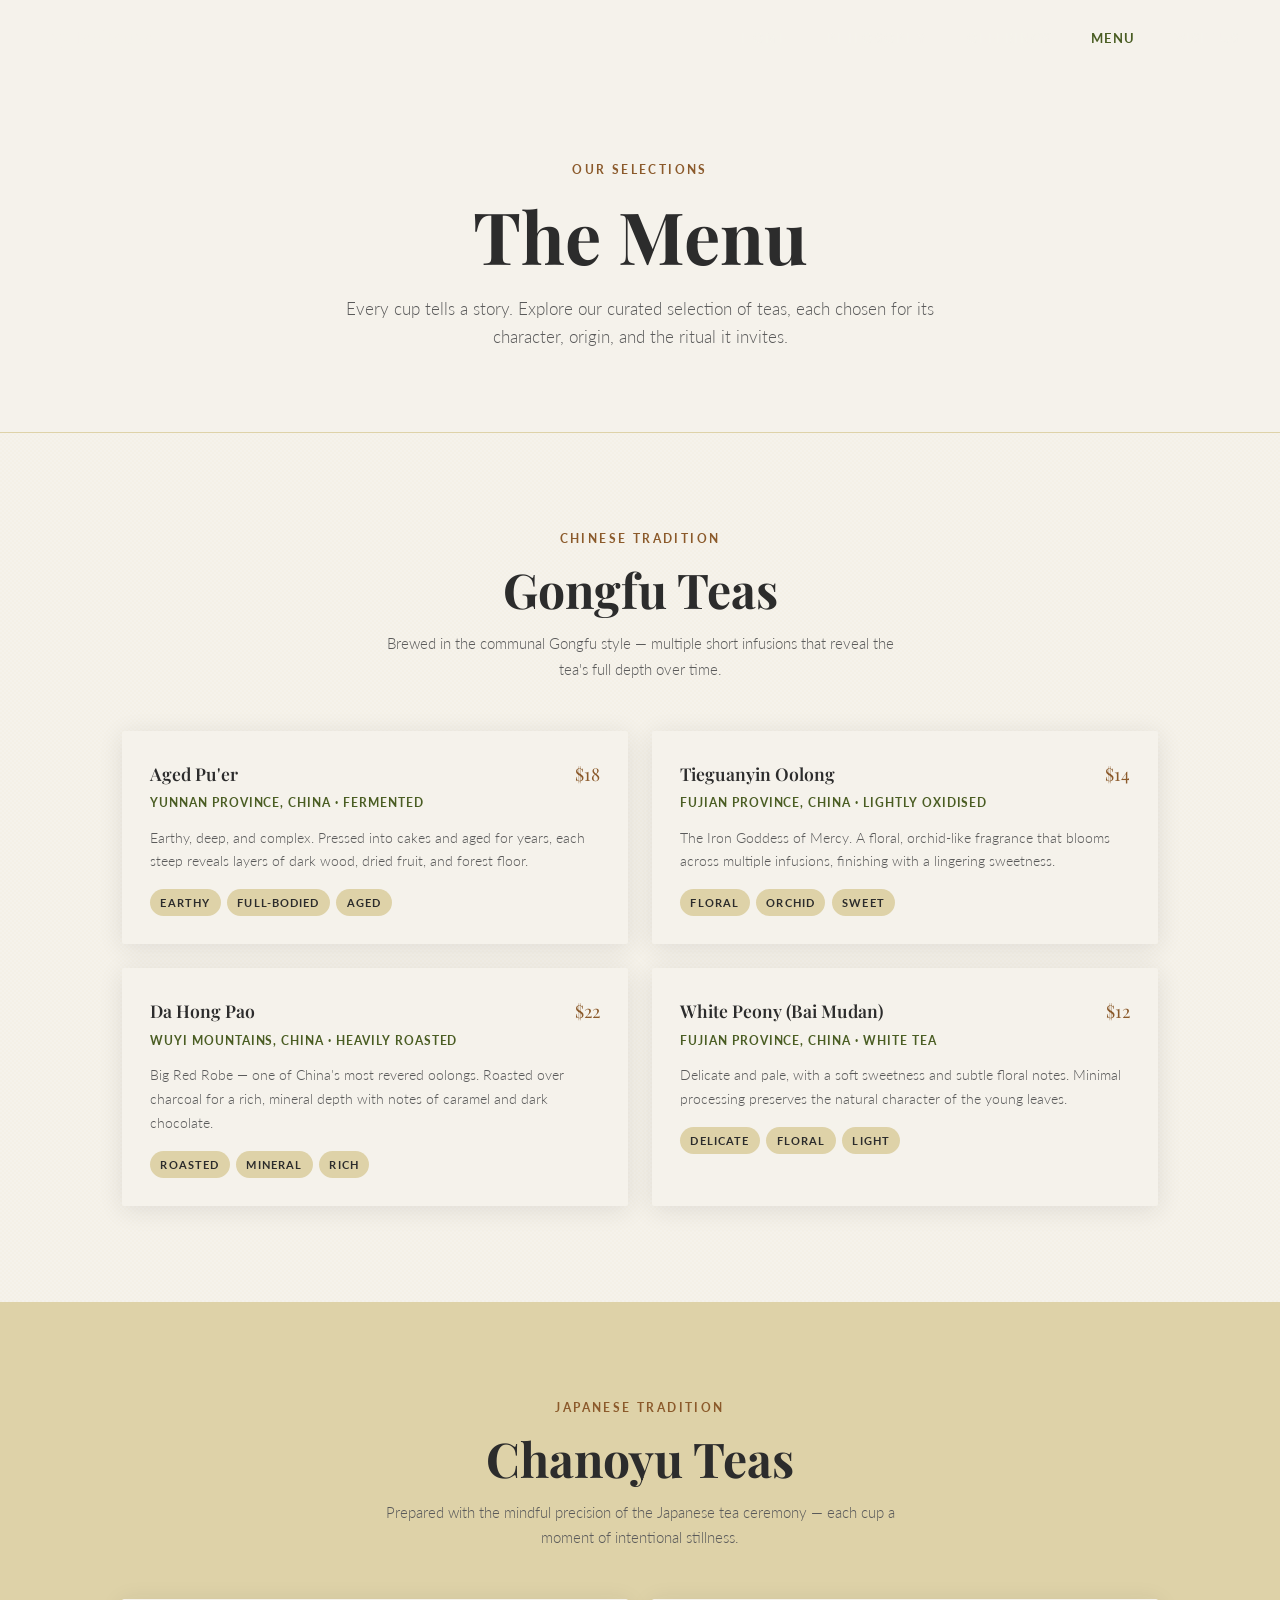
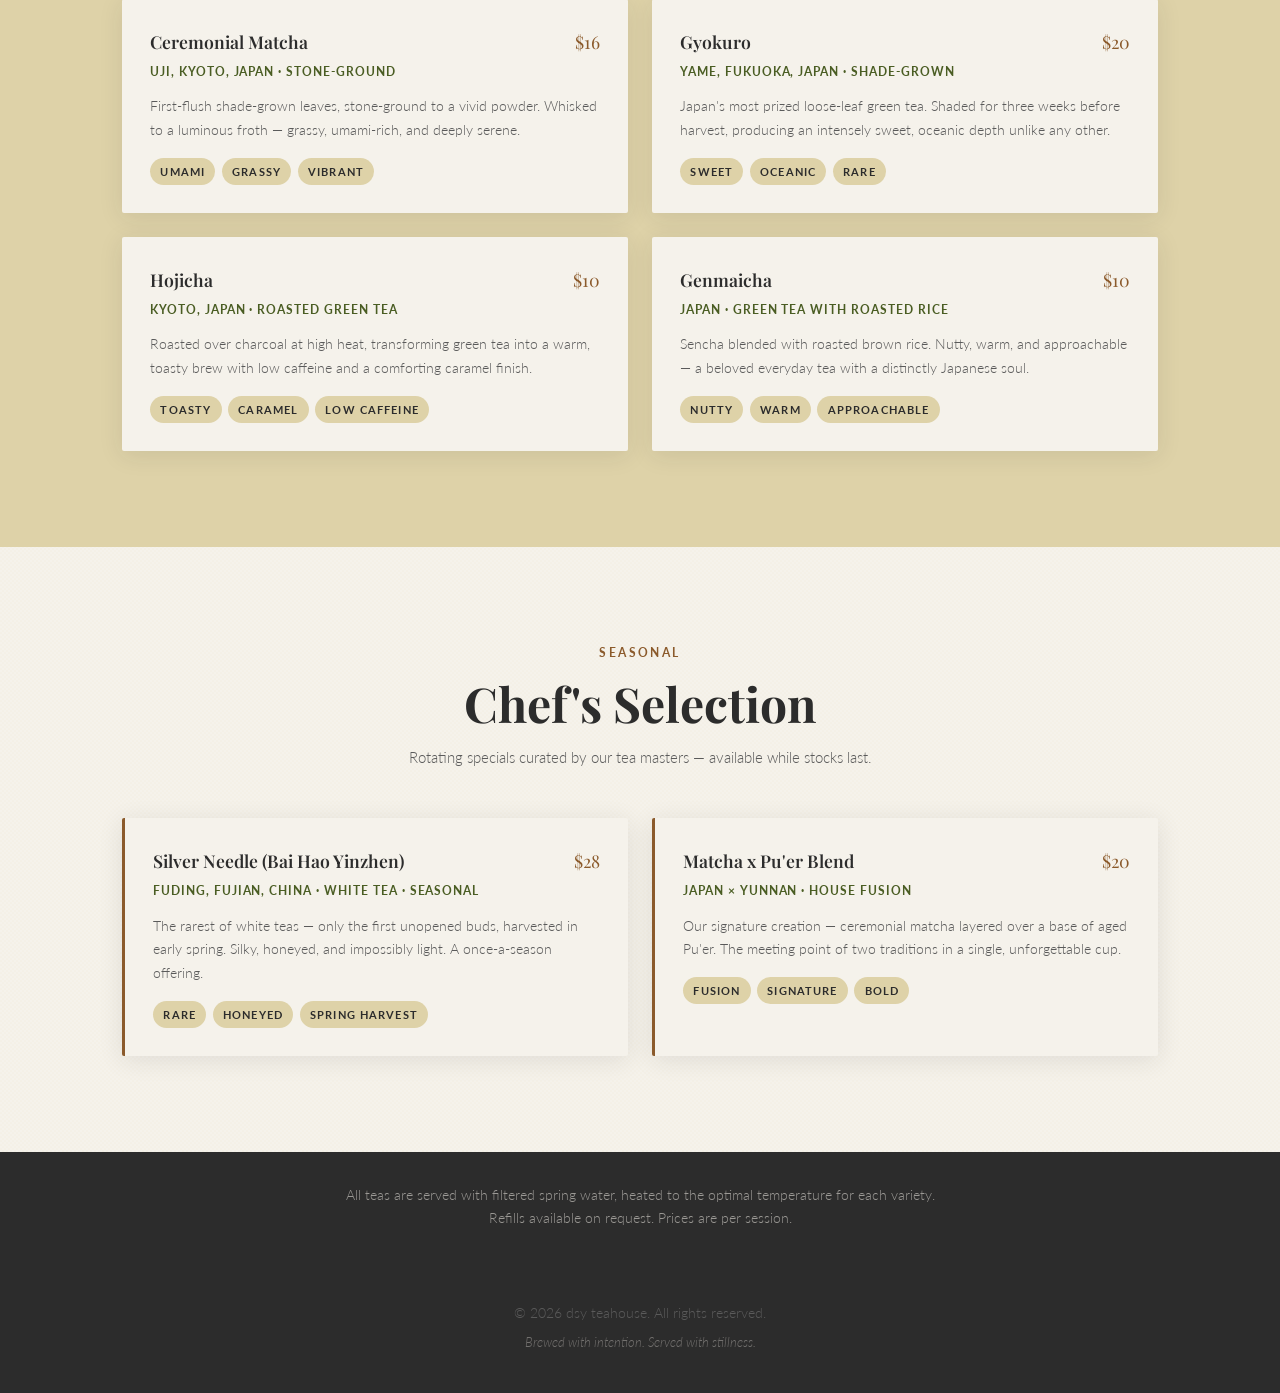
==== menu.html @ 2b880e58 "feat: add menu page" ====
<!DOCTYPE html>
<html lang="en">
<head>
  <meta charset="UTF-8" />
  <meta name="viewport" content="width=device-width, initial-scale=1.0" />
  <title>Menu — dsy teahouse</title>
  <link rel="preconnect" href="https://fonts.googleapis.com" />
  <link rel="preconnect" href="https://fonts.gstatic.com" crossorigin />
  <link href="https://fonts.googleapis.com/css2?family=Playfair+Display:ital,wght@0,400;0,600;1,400&family=Lato:wght@300;400;700&display=swap" rel="stylesheet" />
  <link rel="stylesheet" href="style.css" />
  <link rel="stylesheet" href="menu.css" />
</head>
<body>

  <!-- Navigation -->
  <nav class="nav scrolled" id="nav">
    <a href="index.html" class="nav__logo">dsy teahouse</a>
    <button class="nav__hamburger" id="hamburger" aria-label="Toggle menu" aria-expanded="false">
      <span></span><span></span><span></span>
    </button>
    <ul class="nav__links" id="navLinks">
      <li><a href="index.html">Home</a></li>
      <li><a href="index.html#philosophy">Philosophy</a></li>
      <li><a href="index.html#offerings">Offerings</a></li>
      <li><a href="menu.html" class="nav__active">Menu</a></li>
      <li><a href="index.html#visit">Visit Us</a></li>
    </ul>
  </nav>

  <main>

    <!-- Page Hero -->
    <section class="menu-hero">
      <div class="menu-hero__content">
        <span class="section__label">Our Selections</span>
        <h1>The Menu</h1>
        <p>Every cup tells a story. Explore our curated selection of teas, each chosen for its character, origin, and the ritual it invites.</p>
      </div>
    </section>

    <!-- Chinese Teas -->
    <section class="menu-section section">
      <div class="container">
        <div class="menu-section__header reveal">
          <span class="section__label">Chinese Tradition</span>
          <h2>Gongfu Teas</h2>
          <p class="menu-section__desc">Brewed in the communal Gongfu style — multiple short infusions that reveal the tea's full depth over time.</p>
        </div>
        <div class="menu-grid">

          <article class="menu-card reveal">
            <div class="menu-card__top">
              <h3>Aged Pu'er</h3>
              <span class="menu-card__price">$18</span>
            </div>
            <p class="menu-card__origin">Yunnan Province, China · Fermented</p>
            <p class="menu-card__desc">Earthy, deep, and complex. Pressed into cakes and aged for years, each steep reveals layers of dark wood, dried fruit, and forest floor.</p>
            <div class="menu-card__tags">
              <span>Earthy</span><span>Full-bodied</span><span>Aged</span>
            </div>
          </article>

          <article class="menu-card reveal">
            <div class="menu-card__top">
              <h3>Tieguanyin Oolong</h3>
              <span class="menu-card__price">$14</span>
            </div>
            <p class="menu-card__origin">Fujian Province, China · Lightly Oxidised</p>
            <p class="menu-card__desc">The Iron Goddess of Mercy. A floral, orchid-like fragrance that blooms across multiple infusions, finishing with a lingering sweetness.</p>
            <div class="menu-card__tags">
              <span>Floral</span><span>Orchid</span><span>Sweet</span>
            </div>
          </article>

          <article class="menu-card reveal">
            <div class="menu-card__top">
              <h3>Da Hong Pao</h3>
              <span class="menu-card__price">$22</span>
            </div>
            <p class="menu-card__origin">Wuyi Mountains, China · Heavily Roasted</p>
            <p class="menu-card__desc">Big Red Robe — one of China's most revered oolongs. Roasted over charcoal for a rich, mineral depth with notes of caramel and dark chocolate.</p>
            <div class="menu-card__tags">
              <span>Roasted</span><span>Mineral</span><span>Rich</span>
            </div>
          </article>

          <article class="menu-card reveal">
            <div class="menu-card__top">
              <h3>White Peony (Bai Mudan)</h3>
              <span class="menu-card__price">$12</span>
            </div>
            <p class="menu-card__origin">Fujian Province, China · White Tea</p>
            <p class="menu-card__desc">Delicate and pale, with a soft sweetness and subtle floral notes. Minimal processing preserves the natural character of the young leaves.</p>
            <div class="menu-card__tags">
              <span>Delicate</span><span>Floral</span><span>Light</span>
            </div>
          </article>

        </div>
      </div>
    </section>

    <!-- Japanese Teas -->
    <section class="menu-section menu-section--alt section">
      <div class="container">
        <div class="menu-section__header reveal">
          <span class="section__label">Japanese Tradition</span>
          <h2>Chanoyu Teas</h2>
          <p class="menu-section__desc">Prepared with the mindful precision of the Japanese tea ceremony — each cup a moment of intentional stillness.</p>
        </div>
        <div class="menu-grid">

          <article class="menu-card reveal">
            <div class="menu-card__top">
              <h3>Ceremonial Matcha</h3>
              <span class="menu-card__price">$16</span>
            </div>
            <p class="menu-card__origin">Uji, Kyoto, Japan · Stone-ground</p>
            <p class="menu-card__desc">First-flush shade-grown leaves, stone-ground to a vivid powder. Whisked to a luminous froth — grassy, umami-rich, and deeply serene.</p>
            <div class="menu-card__tags">
              <span>Umami</span><span>Grassy</span><span>Vibrant</span>
            </div>
          </article>

          <article class="menu-card reveal">
            <div class="menu-card__top">
              <h3>Gyokuro</h3>
              <span class="menu-card__price">$20</span>
            </div>
            <p class="menu-card__origin">Yame, Fukuoka, Japan · Shade-grown</p>
            <p class="menu-card__desc">Japan's most prized loose-leaf green tea. Shaded for three weeks before harvest, producing an intensely sweet, oceanic depth unlike any other.</p>
            <div class="menu-card__tags">
              <span>Sweet</span><span>Oceanic</span><span>Rare</span>
            </div>
          </article>

          <article class="menu-card reveal">
            <div class="menu-card__top">
              <h3>Hojicha</h3>
              <span class="menu-card__price">$10</span>
            </div>
            <p class="menu-card__origin">Kyoto, Japan · Roasted Green Tea</p>
            <p class="menu-card__desc">Roasted over charcoal at high heat, transforming green tea into a warm, toasty brew with low caffeine and a comforting caramel finish.</p>
            <div class="menu-card__tags">
              <span>Toasty</span><span>Caramel</span><span>Low Caffeine</span>
            </div>
          </article>

          <article class="menu-card reveal">
            <div class="menu-card__top">
              <h3>Genmaicha</h3>
              <span class="menu-card__price">$10</span>
            </div>
            <p class="menu-card__origin">Japan · Green Tea with Roasted Rice</p>
            <p class="menu-card__desc">Sencha blended with roasted brown rice. Nutty, warm, and approachable — a beloved everyday tea with a distinctly Japanese soul.</p>
            <div class="menu-card__tags">
              <span>Nutty</span><span>Warm</span><span>Approachable</span>
            </div>
          </article>

        </div>
      </div>
    </section>

    <!-- Seasonal & Specials -->
    <section class="menu-section section">
      <div class="container">
        <div class="menu-section__header reveal">
          <span class="section__label">Seasonal</span>
          <h2>Chef's Selection</h2>
          <p class="menu-section__desc">Rotating specials curated by our tea masters — available while stocks last.</p>
        </div>
        <div class="menu-grid menu-grid--wide">

          <article class="menu-card menu-card--featured reveal">
            <div class="menu-card__top">
              <h3>Silver Needle (Bai Hao Yinzhen)</h3>
              <span class="menu-card__price">$28</span>
            </div>
            <p class="menu-card__origin">Fuding, Fujian, China · White Tea · Seasonal</p>
            <p class="menu-card__desc">The rarest of white teas — only the first unopened buds, harvested in early spring. Silky, honeyed, and impossibly light. A once-a-season offering.</p>
            <div class="menu-card__tags">
              <span>Rare</span><span>Honeyed</span><span>Spring Harvest</span>
            </div>
          </article>

          <article class="menu-card menu-card--featured reveal">
            <div class="menu-card__top">
              <h3>Matcha x Pu'er Blend</h3>
              <span class="menu-card__price">$20</span>
            </div>
            <p class="menu-card__origin">Japan × Yunnan · House Fusion</p>
            <p class="menu-card__desc">Our signature creation — ceremonial matcha layered over a base of aged Pu'er. The meeting point of two traditions in a single, unforgettable cup.</p>
            <div class="menu-card__tags">
              <span>Fusion</span><span>Signature</span><span>Bold</span>
            </div>
          </article>

        </div>
      </div>
    </section>

    <!-- Note -->
    <div class="menu-note reveal">
      <div class="container">
        <p>All teas are served with filtered spring water, heated to the optimal temperature for each variety. Refills available on request. Prices are per session.</p>
      </div>
    </div>

  </main>

  <footer class="footer">
    <p>&copy; 2026 dsy teahouse. All rights reserved.</p>
    <p class="footer__tagline"><em>Brewed with intention. Served with stillness.</em></p>
  </footer>

  <script src="main.js"></script>
</body>
</html>
---- style.css ----
/* ===========================
   CSS Custom Properties
=========================== */
:root {
  --white: #F5F2EB;
  --straw: #DED2A8;
  --green: #4A5D23;
  --clay: #8B5A2B;
  --ink: #2C2C2C;
  --ink-light: #5a5a5a;
  --shadow-soft: 0 8px 40px rgba(44, 44, 44, 0.12);
  --shadow-card: 0 4px 24px rgba(44, 44, 44, 0.10);
  --transition: 0.4s ease;
  --font-serif: 'Playfair Display', Georgia, serif;
  --font-sans: 'Lato', system-ui, sans-serif;
}

/* ===========================
   Reset & Base
=========================== */
*, *::before, *::after { box-sizing: border-box; margin: 0; padding: 0; }

html { scroll-behavior: smooth; font-size: 16px; }

body {
  font-family: var(--font-sans);
  background-color: var(--white);
  color: var(--ink);
  line-height: 1.7;
  /* Rice paper texture via CSS */
  background-image: url("data:image/svg+xml,%3Csvg xmlns='http://www.w3.org/2000/svg' width='4' height='4'%3E%3Crect width='4' height='4' fill='%23F5F2EB'/%3E%3Ccircle cx='1' cy='1' r='0.5' fill='%23DED2A8' opacity='0.3'/%3E%3Ccircle cx='3' cy='3' r='0.5' fill='%23DED2A8' opacity='0.3'/%3E%3C/svg%3E");
}

img { display: block; width: 100%; height: 100%; object-fit: cover; }
a { color: inherit; text-decoration: none; }
ul { list-style: none; }

/* ===========================
   Typography
=========================== */
h1, h2, h3, h4 { font-family: var(--font-serif); line-height: 1.2; }
h1 { font-size: clamp(2.4rem, 6vw, 4.5rem); }
h2 { font-size: clamp(1.8rem, 4vw, 3rem); }
h3 { font-size: 1.25rem; font-weight: 600; }
h4 { font-size: 0.85rem; text-transform: uppercase; letter-spacing: 0.12em; color: var(--clay); margin-bottom: 0.4rem; }
p { font-weight: 300; color: var(--ink-light); }
em { font-style: italic; }

/* ===========================
   Layout Utilities
=========================== */
.container { max-width: 1100px; margin: 0 auto; padding: 0 2rem; }
.section { padding: 6rem 0; }
.section__label {
  display: block;
  font-family: var(--font-sans);
  font-size: 0.75rem;
  font-weight: 700;
  text-transform: uppercase;
  letter-spacing: 0.2em;
  color: var(--clay);
  margin-bottom: 0.75rem;
}
.section__header { text-align: center; margin-bottom: 3.5rem; }
.section__header h2 { margin-top: 0.5rem; }

/* ===========================
   Button
=========================== */
.btn {
  display: inline-block;
  padding: 0.85rem 2.2rem;
  border: 1.5px solid var(--white);
  color: var(--white);
  font-family: var(--font-sans);
  font-size: 0.85rem;
  font-weight: 700;
  letter-spacing: 0.15em;
  text-transform: uppercase;
  transition: background var(--transition), color var(--transition);
  cursor: pointer;
}
.btn:hover { background: var(--white); color: var(--ink); }

/* ===========================
   Navigation
=========================== */
.nav {
  position: fixed;
  top: 0; left: 0; right: 0;
  z-index: 100;
  display: flex;
  align-items: center;
  justify-content: space-between;
  padding: 1.25rem 2.5rem;
  transition: background var(--transition), box-shadow var(--transition);
}
.nav.scrolled {
  background: rgba(245, 242, 235, 0.96);
  box-shadow: 0 2px 20px rgba(44,44,44,0.08);
  backdrop-filter: blur(8px);
}
.nav__logo {
  font-family: var(--font-serif);
  font-size: 1.2rem;
  color: var(--white);
  transition: color var(--transition);
}
.nav.scrolled .nav__logo { color: var(--ink); }
.nav__links {
  display: flex;
  gap: 2.5rem;
}
.nav__links a {
  font-size: 0.8rem;
  font-weight: 700;
  letter-spacing: 0.12em;
  text-transform: uppercase;
  color: rgba(245,242,235,0.85);
  transition: color var(--transition);
}
.nav__links a:hover { color: var(--white); }
.nav.scrolled .nav__links a { color: var(--ink-light); }
.nav.scrolled .nav__links a:hover { color: var(--green); }

.nav__hamburger {
  display: none;
  flex-direction: column;
  gap: 5px;
  background: none;
  border: none;
  cursor: pointer;
  padding: 4px;
}
.nav__hamburger span {
  display: block;
  width: 24px;
  height: 2px;
  background: var(--white);
  transition: background var(--transition);
}
.nav.scrolled .nav__hamburger span { background: var(--ink); }

/* ===========================
   Hero
=========================== */
.hero {
  position: relative;
  min-height: 100vh;
  display: flex;
  align-items: center;
  justify-content: center;
  overflow: hidden;
  background: url('hero.jpg') center/cover no-repeat;
}
.hero__overlay {
  position: absolute;
  inset: 0;
  background: linear-gradient(to bottom, rgba(44,44,44,0.55) 0%, rgba(44,44,44,0.35) 60%, rgba(44,44,44,0.6) 100%);
}
.hero__content {
  position: relative;
  z-index: 2;
  text-align: center;
  color: var(--white);
  max-width: 700px;
  padding: 2rem;
}
.hero__eyebrow {
  font-size: 0.75rem;
  font-weight: 700;
  letter-spacing: 0.25em;
  text-transform: uppercase;
  color: var(--straw);
  margin-bottom: 1rem;
}
.hero__title { margin-bottom: 1.25rem; color: var(--white); }
.hero__subtitle {
  font-size: 1.05rem;
  font-weight: 300;
  color: rgba(245,242,235,0.85);
  margin-bottom: 2.5rem;
  max-width: 480px;
  margin-left: auto;
  margin-right: auto;
}

/* Steam animation */
.hero__steam {
  position: absolute;
  bottom: 12%;
  left: 50%;
  transform: translateX(-50%);
  display: flex;
  gap: 12px;
  z-index: 2;
}
.steam {
  display: block;
  width: 3px;
  border-radius: 50px;
  background: linear-gradient(to top, rgba(245,242,235,0.5), transparent);
  animation: steam-rise 3s ease-in-out infinite;
}
.steam--1 { height: 40px; animation-delay: 0s; }
.steam--2 { height: 55px; animation-delay: 0.6s; }
.steam--3 { height: 35px; animation-delay: 1.2s; }

@keyframes steam-rise {
  0%   { transform: translateY(0) scaleX(1); opacity: 0.6; }
  50%  { transform: translateY(-20px) scaleX(1.4); opacity: 0.3; }
  100% { transform: translateY(-40px) scaleX(0.8); opacity: 0; }
}

/* ===========================
   Philosophy
=========================== */
.philosophy { background: var(--white); }
.philosophy__grid {
  display: grid;
  grid-template-columns: 1fr 1fr;
  gap: 5rem;
  align-items: center;
}
.philosophy__text h2 { margin: 0.5rem 0 1.5rem; }
.philosophy__text p { margin-bottom: 1rem; }
.philosophy__text p:last-child { margin-bottom: 0; }

.image-frame {
  position: relative;
  height: 480px;
  border-radius: 2px;
  overflow: hidden;
  box-shadow: var(--shadow-soft);
}
.image-frame::before {
  content: '';
  position: absolute;
  inset: -8px;
  border: 1.5px solid var(--straw);
  border-radius: 2px;
  z-index: 1;
  pointer-events: none;
}

/* ===========================
   Offerings
=========================== */
.offerings { background: var(--straw); background-image: url("data:image/svg+xml,%3Csvg xmlns='http://www.w3.org/2000/svg' width='8' height='8'%3E%3Crect width='8' height='8' fill='%23DED2A8'/%3E%3Cline x1='0' y1='4' x2='8' y2='4' stroke='%23c8bc90' stroke-width='0.5' opacity='0.4'/%3E%3Cline x1='4' y1='0' x2='4' y2='8' stroke='%23c8bc90' stroke-width='0.5' opacity='0.4'/%3E%3C/svg%3E"); }

.offerings__grid {
  display: grid;
  grid-template-columns: repeat(3, 1fr);
  gap: 1.5rem;
}
.card {
  background: var(--white);
  padding: 2rem 1.75rem;
  border-radius: 2px;
  box-shadow: var(--shadow-card);
  transition: transform var(--transition), box-shadow var(--transition);
}
.card:hover {
  transform: translateY(-4px);
  box-shadow: 0 12px 40px rgba(44,44,44,0.15);
}
.card__icon {
  font-size: 1.8rem;
  margin-bottom: 1rem;
  filter: drop-shadow(0 2px 6px rgba(74,93,35,0.2));
}
.card h3 { margin-bottom: 0.6rem; color: var(--ink); }

/* ===========================
   Visit
=========================== */
.visit { background: var(--white); }
.visit__grid {
  display: grid;
  grid-template-columns: 1fr 1fr;
  gap: 5rem;
  align-items: center;
}
.visit__info h2 { margin: 0.5rem 0 2rem; }
.visit__details { display: grid; grid-template-columns: 1fr 1fr; gap: 2rem; }
.visit__block p { font-size: 0.9rem; line-height: 1.6; }
.visit__block a { color: var(--green); transition: opacity var(--transition); }
.visit__block a:hover { opacity: 0.7; }

.social-links { display: flex; flex-direction: column; gap: 0.3rem; }
.social-links a { font-size: 0.9rem; color: var(--green); font-weight: 400; }

.map-placeholder {
  background: var(--straw);
  border-radius: 2px;
  padding: 2rem;
  box-shadow: var(--shadow-soft);
  aspect-ratio: 4/3;
  display: flex;
  align-items: center;
  justify-content: center;
}
.map-placeholder svg { width: 100%; height: 100%; }

/* ===========================
   Footer
=========================== */
.footer {
  background: var(--ink);
  color: rgba(245,242,235,0.6);
  text-align: center;
  padding: 2.5rem 2rem;
  font-size: 0.85rem;
}
.footer p + p { margin-top: 0.4rem; }
.footer__tagline { color: rgba(245,242,235,0.35); font-size: 0.8rem; }

/* ===========================
   Scroll Animations
=========================== */
.fade-in {
  opacity: 0;
  transform: translateY(24px);
  animation: fadeUp 1s ease forwards 0.3s;
}
@keyframes fadeUp {
  to { opacity: 1; transform: translateY(0); }
}

.reveal {
  opacity: 0;
  transform: translateY(32px);
  transition: opacity 0.7s ease, transform 0.7s ease;
}
.reveal.visible {
  opacity: 1;
  transform: translateY(0);
}

/* ===========================
   Responsive
=========================== */
@media (max-width: 900px) {
  .philosophy__grid,
  .visit__grid { grid-template-columns: 1fr; gap: 3rem; }
  .offerings__grid { grid-template-columns: repeat(2, 1fr); }
  .image-frame { height: 320px; }
}

@media (max-width: 640px) {
  .nav__links {
    display: none;
    position: fixed;
    top: 0; left: 0; right: 0; bottom: 0;
    background: rgba(245,242,235,0.97);
    flex-direction: column;
    align-items: center;
    justify-content: center;
    gap: 2.5rem;
    z-index: 99;
  }
  .nav__links.open { display: flex; }
  .nav__links a { color: var(--ink); font-size: 1.1rem; }
  .nav__hamburger { display: flex; z-index: 101; }
  .offerings__grid { grid-template-columns: 1fr; }
  .visit__details { grid-template-columns: 1fr; }
  .section { padding: 4rem 0; }
}
---- menu.css ----
/* Menu Page Styles */

/* Hero */
.menu-hero {
  padding: 10rem 2rem 5rem;
  text-align: center;
  background: var(--white);
  border-bottom: 1px solid var(--straw);
}
.menu-hero__content { max-width: 600px; margin: 0 auto; }
.menu-hero__content h1 { margin: 0.5rem 0 1rem; }
.menu-hero__content p { font-size: 1.05rem; color: var(--ink-light); }

/* Section header */
.menu-section__header { text-align: center; margin-bottom: 3rem; }
.menu-section__header h2 { margin: 0.5rem 0 0.75rem; }
.menu-section__desc { max-width: 520px; margin: 0 auto; font-size: 0.95rem; }

.menu-section--alt { background: var(--straw); }

/* Grid */
.menu-grid {
  display: grid;
  grid-template-columns: repeat(2, 1fr);
  gap: 1.5rem;
}
.menu-grid--wide {
  grid-template-columns: repeat(2, 1fr);
}

/* Card */
.menu-card {
  background: var(--white);
  padding: 1.75rem;
  border-radius: 2px;
  box-shadow: var(--shadow-card);
  transition: transform 0.3s ease, box-shadow 0.3s ease;
}
.menu-card:hover {
  transform: translateY(-3px);
  box-shadow: 0 12px 36px rgba(44,44,44,0.13);
}
.menu-card--featured {
  border-left: 3px solid var(--clay);
}
.menu-card__top {
  display: flex;
  justify-content: space-between;
  align-items: baseline;
  margin-bottom: 0.3rem;
  gap: 1rem;
}
.menu-card__top h3 { color: var(--ink); font-size: 1.1rem; }
.menu-card__price {
  font-family: var(--font-serif);
  font-size: 1.1rem;
  color: var(--clay);
  white-space: nowrap;
  flex-shrink: 0;
}
.menu-card__origin {
  font-size: 0.75rem;
  font-weight: 700;
  letter-spacing: 0.08em;
  text-transform: uppercase;
  color: var(--green);
  margin-bottom: 0.75rem;
}
.menu-card__desc {
  font-size: 0.9rem;
  line-height: 1.65;
  margin-bottom: 1rem;
}
.menu-card__tags {
  display: flex;
  flex-wrap: wrap;
  gap: 0.4rem;
}
.menu-card__tags span {
  font-size: 0.7rem;
  font-weight: 700;
  letter-spacing: 0.1em;
  text-transform: uppercase;
  padding: 0.25rem 0.65rem;
  background: var(--straw);
  color: var(--ink);
  border-radius: 50px;
}

/* Active nav link */
.nav__active { color: var(--green) !important; }

/* Note */
.menu-note {
  background: var(--ink);
  padding: 2rem;
  text-align: center;
}
.menu-note p {
  color: rgba(245,242,235,0.55);
  font-size: 0.85rem;
  max-width: 600px;
  margin: 0 auto;
}

/* Responsive */
@media (max-width: 700px) {
  .menu-grid,
  .menu-grid--wide { grid-template-columns: 1fr; }
}
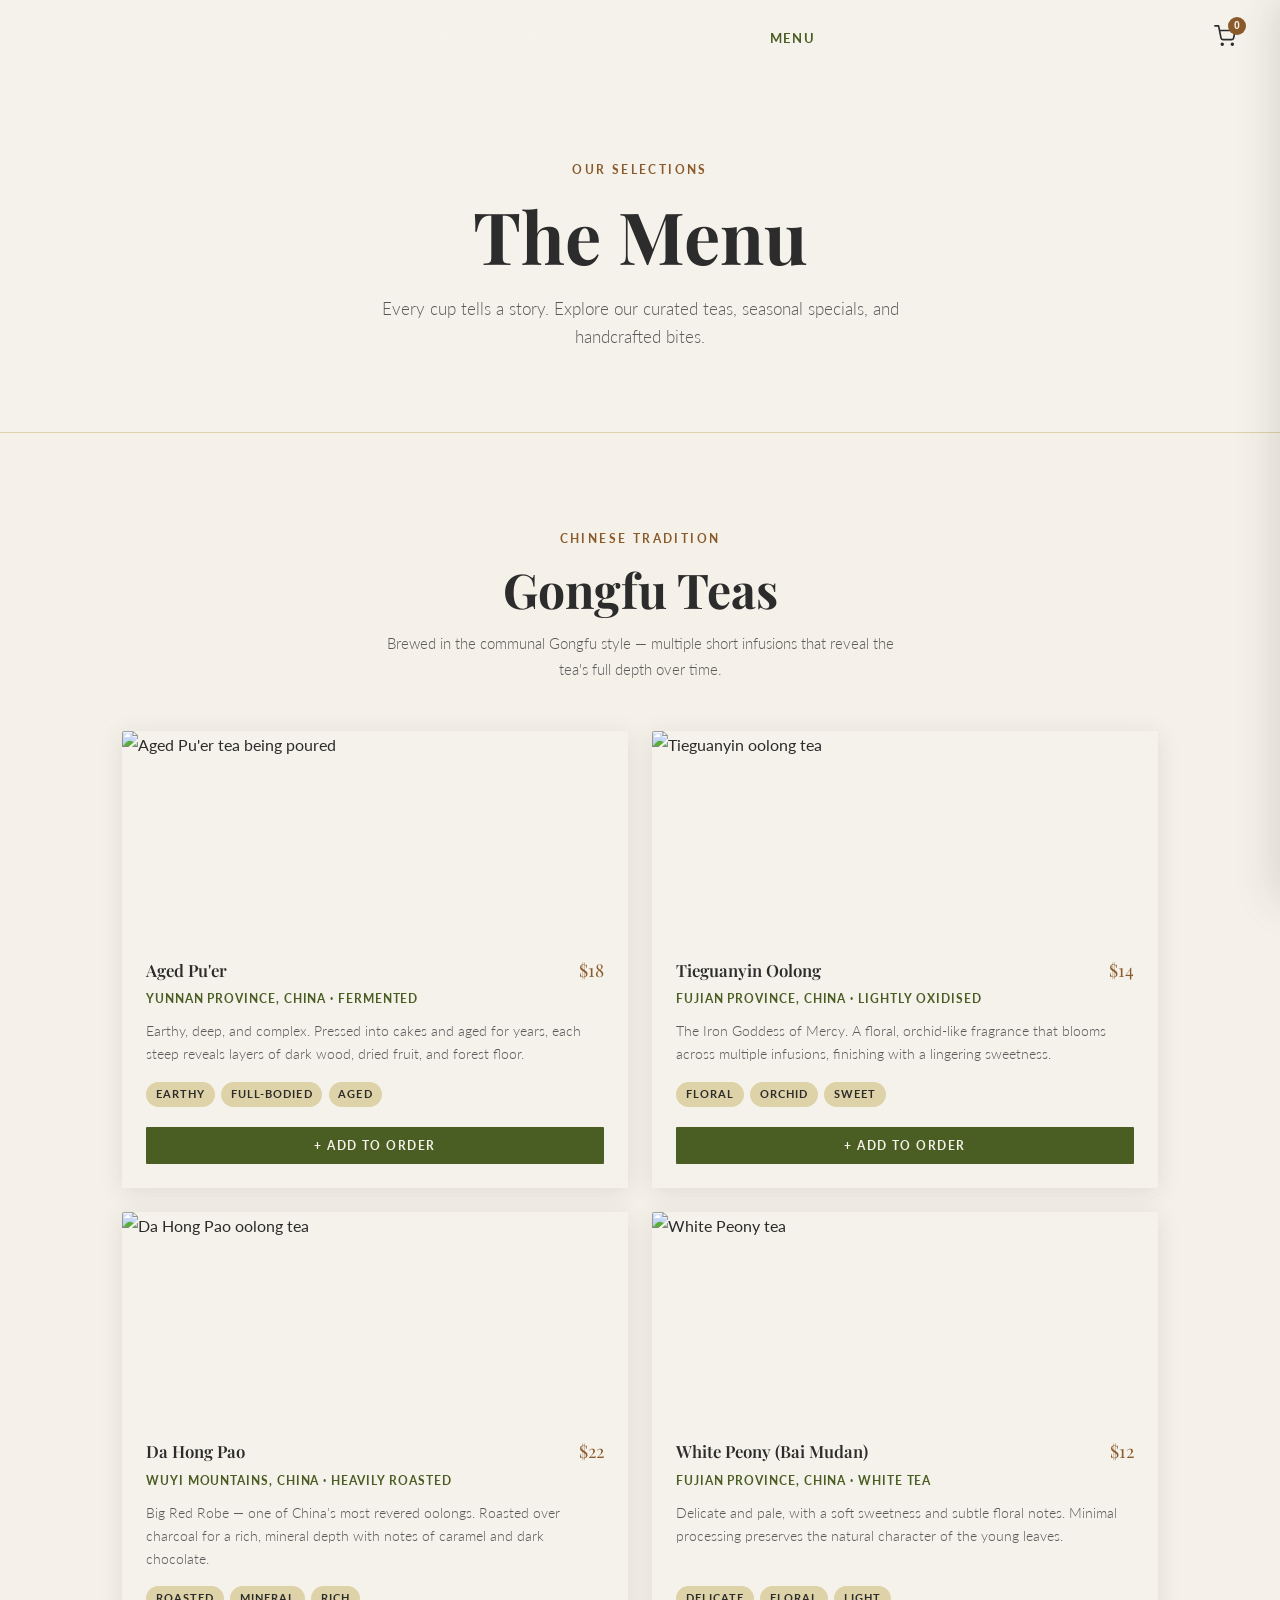
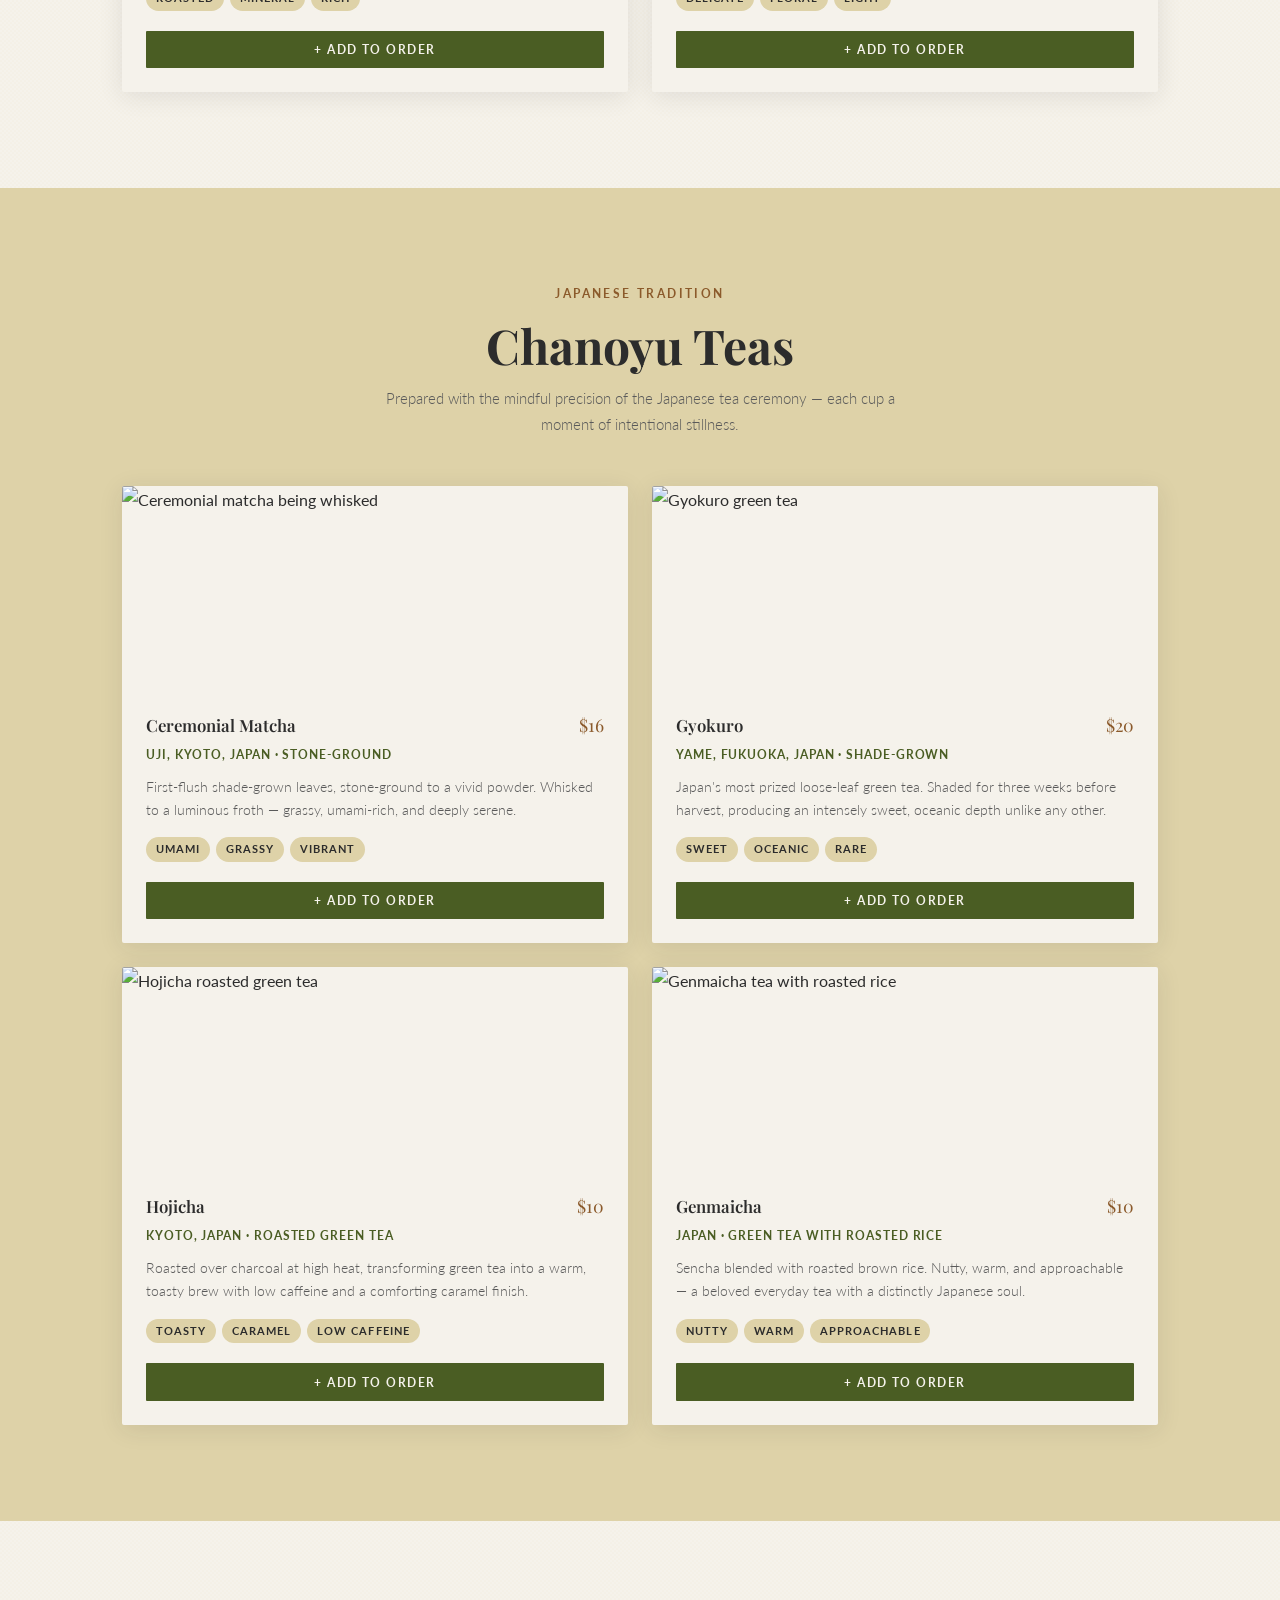
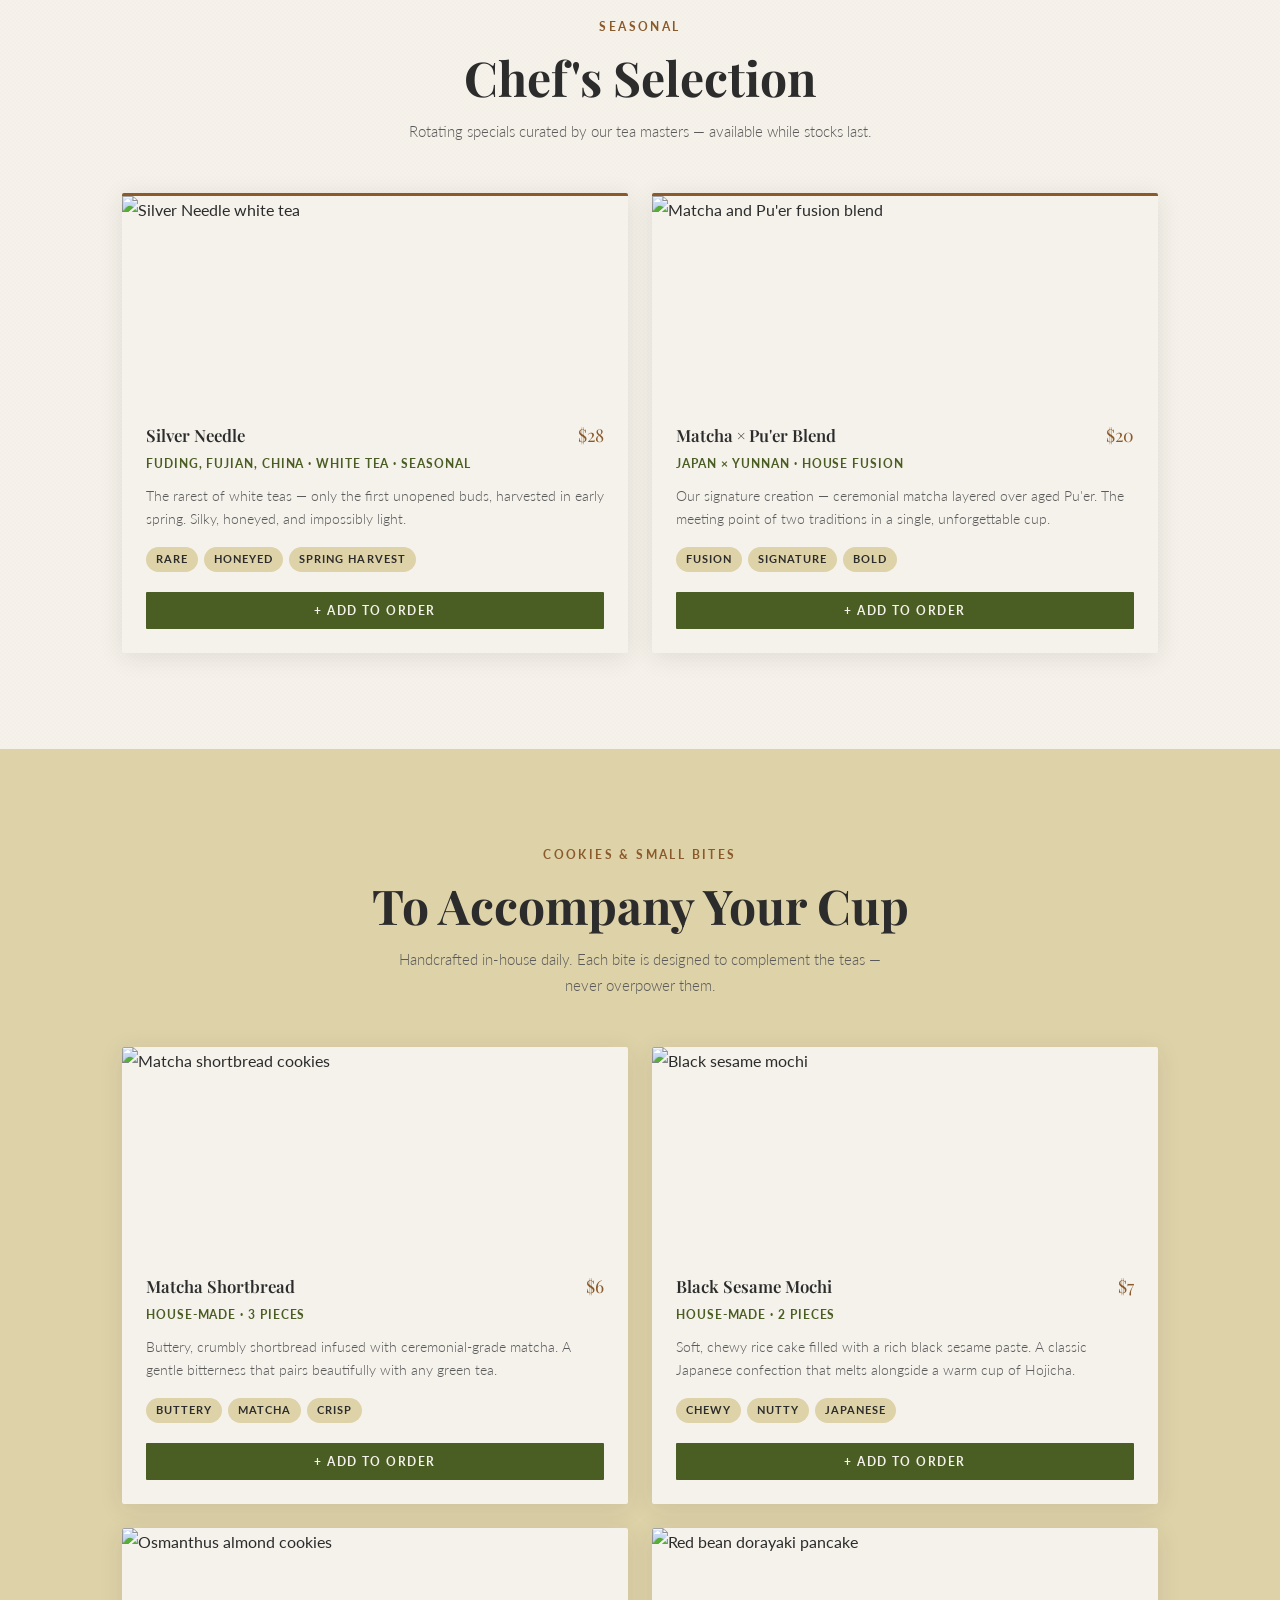
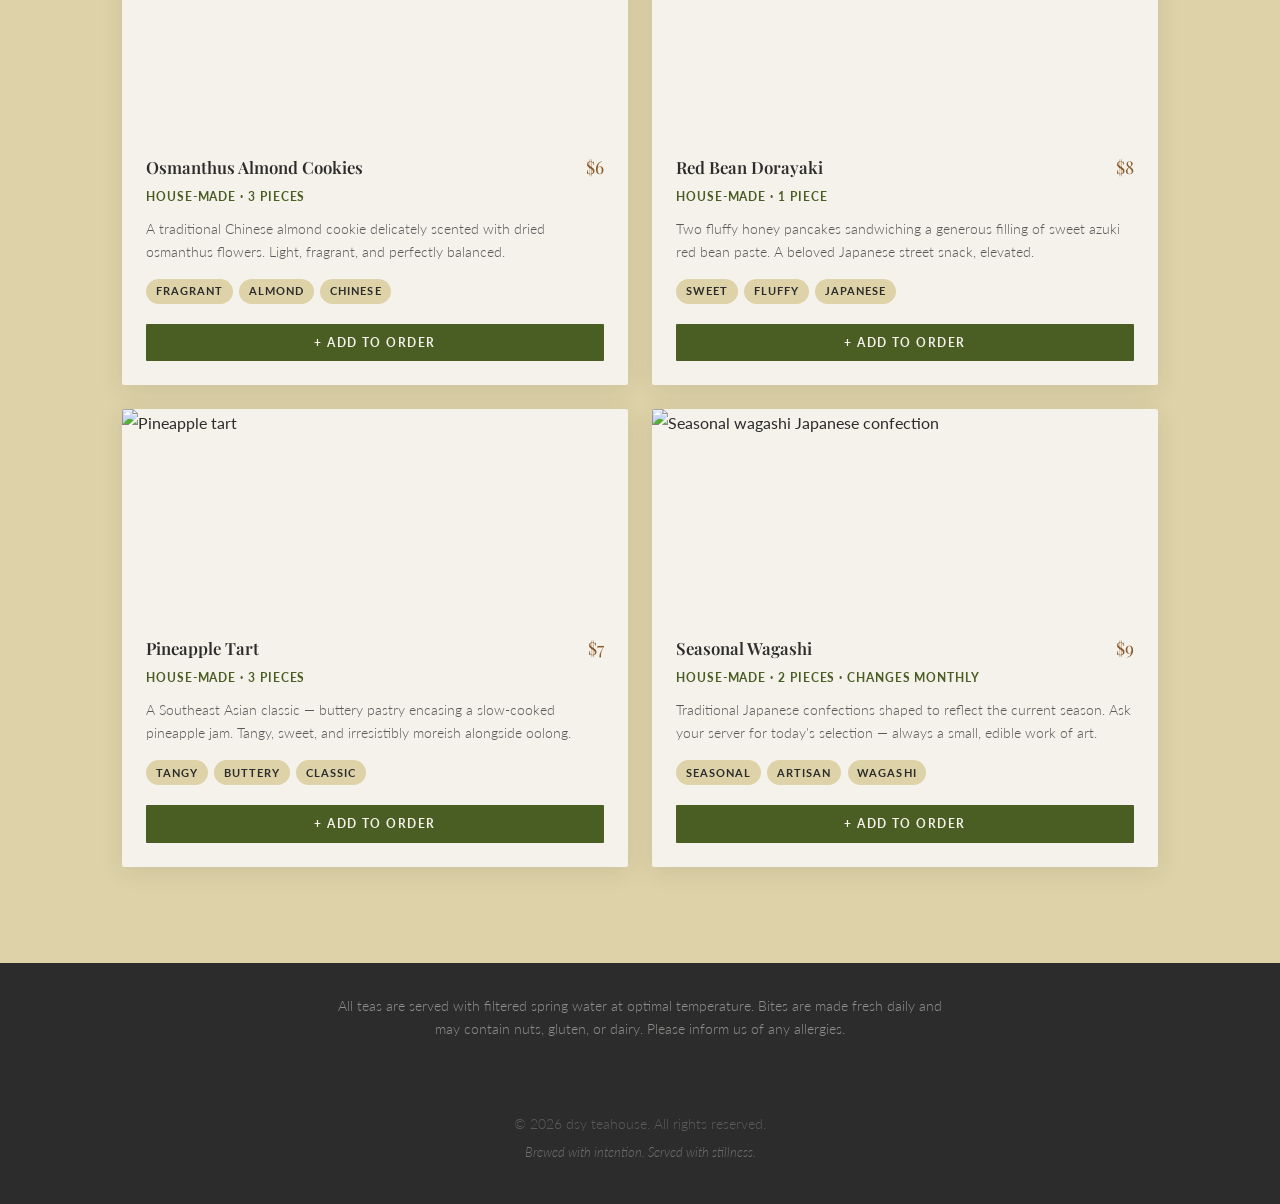
==== commit dac981c3: "feat: menu images, add-to-cart, cookies & bites, payment page" ====
--- a/menu.html
+++ b/menu.html
@@ -25,7 +25,30 @@
       <li><a href="menu.html" class="nav__active">Menu</a></li>
       <li><a href="index.html#visit">Visit Us</a></li>
     </ul>
+    <button class="cart-btn" id="cartBtn" aria-label="Open cart">
+      <svg width="22" height="22" viewBox="0 0 24 24" fill="none" stroke="currentColor" stroke-width="1.8" stroke-linecap="round" stroke-linejoin="round"><circle cx="9" cy="21" r="1"/><circle cx="20" cy="21" r="1"/><path d="M1 1h4l2.68 13.39a2 2 0 0 0 2 1.61h9.72a2 2 0 0 0 2-1.61L23 6H6"/></svg>
+      <span class="cart-count" id="cartCount">0</span>
+    </button>
   </nav>
+
+  <!-- Cart Sidebar -->
+  <aside class="cart-sidebar" id="cartSidebar" aria-label="Shopping cart">
+    <div class="cart-sidebar__header">
+      <h3>Your Order</h3>
+      <button class="cart-close" id="cartClose" aria-label="Close cart">&times;</button>
+    </div>
+    <div class="cart-items" id="cartItems">
+      <p class="cart-empty">Your cart is empty.</p>
+    </div>
+    <div class="cart-sidebar__footer">
+      <div class="cart-total">
+        <span>Total</span>
+        <span id="cartTotal">$0.00</span>
+      </div>
+      <button class="btn-order" id="orderBtn" disabled>Order Now</button>
+    </div>
+  </aside>
+  <div class="cart-overlay" id="cartOverlay"></div>
 
   <main>
 
@@ -34,7 +57,7 @@
       <div class="menu-hero__content">
         <span class="section__label">Our Selections</span>
         <h1>The Menu</h1>
-        <p>Every cup tells a story. Explore our curated selection of teas, each chosen for its character, origin, and the ritual it invites.</p>
+        <p>Every cup tells a story. Explore our curated teas, seasonal specials, and handcrafted bites.</p>
       </div>
     </section>
 
@@ -48,51 +71,67 @@
         </div>
         <div class="menu-grid">
 
-          <article class="menu-card reveal">
-            <div class="menu-card__top">
-              <h3>Aged Pu'er</h3>
-              <span class="menu-card__price">$18</span>
-            </div>
-            <p class="menu-card__origin">Yunnan Province, China · Fermented</p>
-            <p class="menu-card__desc">Earthy, deep, and complex. Pressed into cakes and aged for years, each steep reveals layers of dark wood, dried fruit, and forest floor.</p>
-            <div class="menu-card__tags">
-              <span>Earthy</span><span>Full-bodied</span><span>Aged</span>
-            </div>
-          </article>
-
-          <article class="menu-card reveal">
-            <div class="menu-card__top">
-              <h3>Tieguanyin Oolong</h3>
-              <span class="menu-card__price">$14</span>
-            </div>
-            <p class="menu-card__origin">Fujian Province, China · Lightly Oxidised</p>
-            <p class="menu-card__desc">The Iron Goddess of Mercy. A floral, orchid-like fragrance that blooms across multiple infusions, finishing with a lingering sweetness.</p>
-            <div class="menu-card__tags">
-              <span>Floral</span><span>Orchid</span><span>Sweet</span>
-            </div>
-          </article>
-
-          <article class="menu-card reveal">
-            <div class="menu-card__top">
-              <h3>Da Hong Pao</h3>
-              <span class="menu-card__price">$22</span>
-            </div>
-            <p class="menu-card__origin">Wuyi Mountains, China · Heavily Roasted</p>
-            <p class="menu-card__desc">Big Red Robe — one of China's most revered oolongs. Roasted over charcoal for a rich, mineral depth with notes of caramel and dark chocolate.</p>
-            <div class="menu-card__tags">
-              <span>Roasted</span><span>Mineral</span><span>Rich</span>
-            </div>
-          </article>
-
-          <article class="menu-card reveal">
-            <div class="menu-card__top">
-              <h3>White Peony (Bai Mudan)</h3>
-              <span class="menu-card__price">$12</span>
-            </div>
-            <p class="menu-card__origin">Fujian Province, China · White Tea</p>
-            <p class="menu-card__desc">Delicate and pale, with a soft sweetness and subtle floral notes. Minimal processing preserves the natural character of the young leaves.</p>
-            <div class="menu-card__tags">
-              <span>Delicate</span><span>Floral</span><span>Light</span>
+          <article class="menu-card reveal" data-name="Aged Pu'er" data-price="18">
+            <div class="menu-card__img">
+              <img src="https://images.unsplash.com/photo-1556679343-c7306c1976bc?w=600&q=80" alt="Aged Pu'er tea being poured" loading="lazy" />
+            </div>
+            <div class="menu-card__body">
+              <div class="menu-card__top">
+                <h3>Aged Pu'er</h3>
+                <span class="menu-card__price">$18</span>
+              </div>
+              <p class="menu-card__origin">Yunnan Province, China · Fermented</p>
+              <p class="menu-card__desc">Earthy, deep, and complex. Pressed into cakes and aged for years, each steep reveals layers of dark wood, dried fruit, and forest floor.</p>
+              <div class="menu-card__tags"><span>Earthy</span><span>Full-bodied</span><span>Aged</span></div>
+              <button class="add-to-cart">+ Add to Order</button>
+            </div>
+          </article>
+
+          <article class="menu-card reveal" data-name="Tieguanyin Oolong" data-price="14">
+            <div class="menu-card__img">
+              <img src="https://images.unsplash.com/photo-1564890369478-c89ca6d9cde9?w=600&q=80" alt="Tieguanyin oolong tea" loading="lazy" />
+            </div>
+            <div class="menu-card__body">
+              <div class="menu-card__top">
+                <h3>Tieguanyin Oolong</h3>
+                <span class="menu-card__price">$14</span>
+              </div>
+              <p class="menu-card__origin">Fujian Province, China · Lightly Oxidised</p>
+              <p class="menu-card__desc">The Iron Goddess of Mercy. A floral, orchid-like fragrance that blooms across multiple infusions, finishing with a lingering sweetness.</p>
+              <div class="menu-card__tags"><span>Floral</span><span>Orchid</span><span>Sweet</span></div>
+              <button class="add-to-cart">+ Add to Order</button>
+            </div>
+          </article>
+
+          <article class="menu-card reveal" data-name="Da Hong Pao" data-price="22">
+            <div class="menu-card__img">
+              <img src="https://images.unsplash.com/photo-1597318181409-cf64d0b5d8a2?w=600&q=80" alt="Da Hong Pao oolong tea" loading="lazy" />
+            </div>
+            <div class="menu-card__body">
+              <div class="menu-card__top">
+                <h3>Da Hong Pao</h3>
+                <span class="menu-card__price">$22</span>
+              </div>
+              <p class="menu-card__origin">Wuyi Mountains, China · Heavily Roasted</p>
+              <p class="menu-card__desc">Big Red Robe — one of China's most revered oolongs. Roasted over charcoal for a rich, mineral depth with notes of caramel and dark chocolate.</p>
+              <div class="menu-card__tags"><span>Roasted</span><span>Mineral</span><span>Rich</span></div>
+              <button class="add-to-cart">+ Add to Order</button>
+            </div>
+          </article>
+
+          <article class="menu-card reveal" data-name="White Peony (Bai Mudan)" data-price="12">
+            <div class="menu-card__img">
+              <img src="https://images.unsplash.com/photo-1544787219-7f47ccb76574?w=600&q=80" alt="White Peony tea" loading="lazy" />
+            </div>
+            <div class="menu-card__body">
+              <div class="menu-card__top">
+                <h3>White Peony (Bai Mudan)</h3>
+                <span class="menu-card__price">$12</span>
+              </div>
+              <p class="menu-card__origin">Fujian Province, China · White Tea</p>
+              <p class="menu-card__desc">Delicate and pale, with a soft sweetness and subtle floral notes. Minimal processing preserves the natural character of the young leaves.</p>
+              <div class="menu-card__tags"><span>Delicate</span><span>Floral</span><span>Light</span></div>
+              <button class="add-to-cart">+ Add to Order</button>
             </div>
           </article>
 
@@ -110,59 +149,75 @@
         </div>
         <div class="menu-grid">
 
-          <article class="menu-card reveal">
-            <div class="menu-card__top">
-              <h3>Ceremonial Matcha</h3>
-              <span class="menu-card__price">$16</span>
-            </div>
-            <p class="menu-card__origin">Uji, Kyoto, Japan · Stone-ground</p>
-            <p class="menu-card__desc">First-flush shade-grown leaves, stone-ground to a vivid powder. Whisked to a luminous froth — grassy, umami-rich, and deeply serene.</p>
-            <div class="menu-card__tags">
-              <span>Umami</span><span>Grassy</span><span>Vibrant</span>
-            </div>
-          </article>
-
-          <article class="menu-card reveal">
-            <div class="menu-card__top">
-              <h3>Gyokuro</h3>
-              <span class="menu-card__price">$20</span>
-            </div>
-            <p class="menu-card__origin">Yame, Fukuoka, Japan · Shade-grown</p>
-            <p class="menu-card__desc">Japan's most prized loose-leaf green tea. Shaded for three weeks before harvest, producing an intensely sweet, oceanic depth unlike any other.</p>
-            <div class="menu-card__tags">
-              <span>Sweet</span><span>Oceanic</span><span>Rare</span>
-            </div>
-          </article>
-
-          <article class="menu-card reveal">
-            <div class="menu-card__top">
-              <h3>Hojicha</h3>
-              <span class="menu-card__price">$10</span>
-            </div>
-            <p class="menu-card__origin">Kyoto, Japan · Roasted Green Tea</p>
-            <p class="menu-card__desc">Roasted over charcoal at high heat, transforming green tea into a warm, toasty brew with low caffeine and a comforting caramel finish.</p>
-            <div class="menu-card__tags">
-              <span>Toasty</span><span>Caramel</span><span>Low Caffeine</span>
-            </div>
-          </article>
-
-          <article class="menu-card reveal">
-            <div class="menu-card__top">
-              <h3>Genmaicha</h3>
-              <span class="menu-card__price">$10</span>
-            </div>
-            <p class="menu-card__origin">Japan · Green Tea with Roasted Rice</p>
-            <p class="menu-card__desc">Sencha blended with roasted brown rice. Nutty, warm, and approachable — a beloved everyday tea with a distinctly Japanese soul.</p>
-            <div class="menu-card__tags">
-              <span>Nutty</span><span>Warm</span><span>Approachable</span>
-            </div>
-          </article>
-
-        </div>
-      </div>
-    </section>
-
-    <!-- Seasonal & Specials -->
+          <article class="menu-card reveal" data-name="Ceremonial Matcha" data-price="16">
+            <div class="menu-card__img">
+              <img src="https://images.unsplash.com/photo-1515823662972-da6a2e4d3002?w=600&q=80" alt="Ceremonial matcha being whisked" loading="lazy" />
+            </div>
+            <div class="menu-card__body">
+              <div class="menu-card__top">
+                <h3>Ceremonial Matcha</h3>
+                <span class="menu-card__price">$16</span>
+              </div>
+              <p class="menu-card__origin">Uji, Kyoto, Japan · Stone-ground</p>
+              <p class="menu-card__desc">First-flush shade-grown leaves, stone-ground to a vivid powder. Whisked to a luminous froth — grassy, umami-rich, and deeply serene.</p>
+              <div class="menu-card__tags"><span>Umami</span><span>Grassy</span><span>Vibrant</span></div>
+              <button class="add-to-cart">+ Add to Order</button>
+            </div>
+          </article>
+
+          <article class="menu-card reveal" data-name="Gyokuro" data-price="20">
+            <div class="menu-card__img">
+              <img src="https://images.unsplash.com/photo-1556679343-c7306c1976bc?w=600&q=80" alt="Gyokuro green tea" loading="lazy" />
+            </div>
+            <div class="menu-card__body">
+              <div class="menu-card__top">
+                <h3>Gyokuro</h3>
+                <span class="menu-card__price">$20</span>
+              </div>
+              <p class="menu-card__origin">Yame, Fukuoka, Japan · Shade-grown</p>
+              <p class="menu-card__desc">Japan's most prized loose-leaf green tea. Shaded for three weeks before harvest, producing an intensely sweet, oceanic depth unlike any other.</p>
+              <div class="menu-card__tags"><span>Sweet</span><span>Oceanic</span><span>Rare</span></div>
+              <button class="add-to-cart">+ Add to Order</button>
+            </div>
+          </article>
+
+          <article class="menu-card reveal" data-name="Hojicha" data-price="10">
+            <div class="menu-card__img">
+              <img src="https://images.unsplash.com/photo-1627435601361-ec25f5b1d0e5?w=600&q=80" alt="Hojicha roasted green tea" loading="lazy" />
+            </div>
+            <div class="menu-card__body">
+              <div class="menu-card__top">
+                <h3>Hojicha</h3>
+                <span class="menu-card__price">$10</span>
+              </div>
+              <p class="menu-card__origin">Kyoto, Japan · Roasted Green Tea</p>
+              <p class="menu-card__desc">Roasted over charcoal at high heat, transforming green tea into a warm, toasty brew with low caffeine and a comforting caramel finish.</p>
+              <div class="menu-card__tags"><span>Toasty</span><span>Caramel</span><span>Low Caffeine</span></div>
+              <button class="add-to-cart">+ Add to Order</button>
+            </div>
+          </article>
+
+          <article class="menu-card reveal" data-name="Genmaicha" data-price="10">
+            <div class="menu-card__img">
+              <img src="https://images.unsplash.com/photo-1563822249366-3efb23b8e0c9?w=600&q=80" alt="Genmaicha tea with roasted rice" loading="lazy" />
+            </div>
+            <div class="menu-card__body">
+              <div class="menu-card__top">
+                <h3>Genmaicha</h3>
+                <span class="menu-card__price">$10</span>
+              </div>
+              <p class="menu-card__origin">Japan · Green Tea with Roasted Rice</p>
+              <p class="menu-card__desc">Sencha blended with roasted brown rice. Nutty, warm, and approachable — a beloved everyday tea with a distinctly Japanese soul.</p>
+              <div class="menu-card__tags"><span>Nutty</span><span>Warm</span><span>Approachable</span></div>
+              <button class="add-to-cart">+ Add to Order</button>
+            </div>
+          </article>
+
+        </div>
+      </div>
+    </section>
+
+    <!-- Seasonal -->
     <section class="menu-section section">
       <div class="container">
         <div class="menu-section__header reveal">
@@ -170,29 +225,147 @@
           <h2>Chef's Selection</h2>
           <p class="menu-section__desc">Rotating specials curated by our tea masters — available while stocks last.</p>
         </div>
-        <div class="menu-grid menu-grid--wide">
-
-          <article class="menu-card menu-card--featured reveal">
-            <div class="menu-card__top">
-              <h3>Silver Needle (Bai Hao Yinzhen)</h3>
-              <span class="menu-card__price">$28</span>
-            </div>
-            <p class="menu-card__origin">Fuding, Fujian, China · White Tea · Seasonal</p>
-            <p class="menu-card__desc">The rarest of white teas — only the first unopened buds, harvested in early spring. Silky, honeyed, and impossibly light. A once-a-season offering.</p>
-            <div class="menu-card__tags">
-              <span>Rare</span><span>Honeyed</span><span>Spring Harvest</span>
-            </div>
-          </article>
-
-          <article class="menu-card menu-card--featured reveal">
-            <div class="menu-card__top">
-              <h3>Matcha x Pu'er Blend</h3>
-              <span class="menu-card__price">$20</span>
-            </div>
-            <p class="menu-card__origin">Japan × Yunnan · House Fusion</p>
-            <p class="menu-card__desc">Our signature creation — ceremonial matcha layered over a base of aged Pu'er. The meeting point of two traditions in a single, unforgettable cup.</p>
-            <div class="menu-card__tags">
-              <span>Fusion</span><span>Signature</span><span>Bold</span>
+        <div class="menu-grid">
+
+          <article class="menu-card menu-card--featured reveal" data-name="Silver Needle (Bai Hao Yinzhen)" data-price="28">
+            <div class="menu-card__img">
+              <img src="https://images.unsplash.com/photo-1576092768241-dec231879fc3?w=600&q=80" alt="Silver Needle white tea" loading="lazy" />
+            </div>
+            <div class="menu-card__body">
+              <div class="menu-card__top">
+                <h3>Silver Needle</h3>
+                <span class="menu-card__price">$28</span>
+              </div>
+              <p class="menu-card__origin">Fuding, Fujian, China · White Tea · Seasonal</p>
+              <p class="menu-card__desc">The rarest of white teas — only the first unopened buds, harvested in early spring. Silky, honeyed, and impossibly light.</p>
+              <div class="menu-card__tags"><span>Rare</span><span>Honeyed</span><span>Spring Harvest</span></div>
+              <button class="add-to-cart">+ Add to Order</button>
+            </div>
+          </article>
+
+          <article class="menu-card menu-card--featured reveal" data-name="Matcha × Pu'er Blend" data-price="20">
+            <div class="menu-card__img">
+              <img src="https://images.unsplash.com/photo-1515823662972-da6a2e4d3002?w=600&q=80" alt="Matcha and Pu'er fusion blend" loading="lazy" />
+            </div>
+            <div class="menu-card__body">
+              <div class="menu-card__top">
+                <h3>Matcha × Pu'er Blend</h3>
+                <span class="menu-card__price">$20</span>
+              </div>
+              <p class="menu-card__origin">Japan × Yunnan · House Fusion</p>
+              <p class="menu-card__desc">Our signature creation — ceremonial matcha layered over aged Pu'er. The meeting point of two traditions in a single, unforgettable cup.</p>
+              <div class="menu-card__tags"><span>Fusion</span><span>Signature</span><span>Bold</span></div>
+              <button class="add-to-cart">+ Add to Order</button>
+            </div>
+          </article>
+
+        </div>
+      </div>
+    </section>
+
+    <!-- Cookies & Small Bites -->
+    <section class="menu-section menu-section--alt section">
+      <div class="container">
+        <div class="menu-section__header reveal">
+          <span class="section__label">Cookies &amp; Small Bites</span>
+          <h2>To Accompany Your Cup</h2>
+          <p class="menu-section__desc">Handcrafted in-house daily. Each bite is designed to complement the teas — never overpower them.</p>
+        </div>
+        <div class="menu-grid">
+
+          <article class="menu-card reveal" data-name="Matcha Shortbread" data-price="6">
+            <div class="menu-card__img">
+              <img src="https://images.unsplash.com/photo-1558961363-fa8fdf82db35?w=600&q=80" alt="Matcha shortbread cookies" loading="lazy" />
+            </div>
+            <div class="menu-card__body">
+              <div class="menu-card__top">
+                <h3>Matcha Shortbread</h3>
+                <span class="menu-card__price">$6</span>
+              </div>
+              <p class="menu-card__origin">House-made · 3 pieces</p>
+              <p class="menu-card__desc">Buttery, crumbly shortbread infused with ceremonial-grade matcha. A gentle bitterness that pairs beautifully with any green tea.</p>
+              <div class="menu-card__tags"><span>Buttery</span><span>Matcha</span><span>Crisp</span></div>
+              <button class="add-to-cart">+ Add to Order</button>
+            </div>
+          </article>
+
+          <article class="menu-card reveal" data-name="Black Sesame Mochi" data-price="7">
+            <div class="menu-card__img">
+              <img src="https://images.unsplash.com/photo-1563805042-7684c019e1cb?w=600&q=80" alt="Black sesame mochi" loading="lazy" />
+            </div>
+            <div class="menu-card__body">
+              <div class="menu-card__top">
+                <h3>Black Sesame Mochi</h3>
+                <span class="menu-card__price">$7</span>
+              </div>
+              <p class="menu-card__origin">House-made · 2 pieces</p>
+              <p class="menu-card__desc">Soft, chewy rice cake filled with a rich black sesame paste. A classic Japanese confection that melts alongside a warm cup of Hojicha.</p>
+              <div class="menu-card__tags"><span>Chewy</span><span>Nutty</span><span>Japanese</span></div>
+              <button class="add-to-cart">+ Add to Order</button>
+            </div>
+          </article>
+
+          <article class="menu-card reveal" data-name="Osmanthus Almond Cookies" data-price="6">
+            <div class="menu-card__img">
+              <img src="https://images.unsplash.com/photo-1499636136210-6f4ee915583e?w=600&q=80" alt="Osmanthus almond cookies" loading="lazy" />
+            </div>
+            <div class="menu-card__body">
+              <div class="menu-card__top">
+                <h3>Osmanthus Almond Cookies</h3>
+                <span class="menu-card__price">$6</span>
+              </div>
+              <p class="menu-card__origin">House-made · 3 pieces</p>
+              <p class="menu-card__desc">A traditional Chinese almond cookie delicately scented with dried osmanthus flowers. Light, fragrant, and perfectly balanced.</p>
+              <div class="menu-card__tags"><span>Fragrant</span><span>Almond</span><span>Chinese</span></div>
+              <button class="add-to-cart">+ Add to Order</button>
+            </div>
+          </article>
+
+          <article class="menu-card reveal" data-name="Red Bean Dorayaki" data-price="8">
+            <div class="menu-card__img">
+              <img src="https://images.unsplash.com/photo-1551024506-0bccd828d307?w=600&q=80" alt="Red bean dorayaki pancake" loading="lazy" />
+            </div>
+            <div class="menu-card__body">
+              <div class="menu-card__top">
+                <h3>Red Bean Dorayaki</h3>
+                <span class="menu-card__price">$8</span>
+              </div>
+              <p class="menu-card__origin">House-made · 1 piece</p>
+              <p class="menu-card__desc">Two fluffy honey pancakes sandwiching a generous filling of sweet azuki red bean paste. A beloved Japanese street snack, elevated.</p>
+              <div class="menu-card__tags"><span>Sweet</span><span>Fluffy</span><span>Japanese</span></div>
+              <button class="add-to-cart">+ Add to Order</button>
+            </div>
+          </article>
+
+          <article class="menu-card reveal" data-name="Pineapple Tart" data-price="7">
+            <div class="menu-card__img">
+              <img src="https://images.unsplash.com/photo-1621303837174-89787a7d4729?w=600&q=80" alt="Pineapple tart" loading="lazy" />
+            </div>
+            <div class="menu-card__body">
+              <div class="menu-card__top">
+                <h3>Pineapple Tart</h3>
+                <span class="menu-card__price">$7</span>
+              </div>
+              <p class="menu-card__origin">House-made · 3 pieces</p>
+              <p class="menu-card__desc">A Southeast Asian classic — buttery pastry encasing a slow-cooked pineapple jam. Tangy, sweet, and irresistibly moreish alongside oolong.</p>
+              <div class="menu-card__tags"><span>Tangy</span><span>Buttery</span><span>Classic</span></div>
+              <button class="add-to-cart">+ Add to Order</button>
+            </div>
+          </article>
+
+          <article class="menu-card reveal" data-name="Seasonal Wagashi" data-price="9">
+            <div class="menu-card__img">
+              <img src="https://images.unsplash.com/photo-1607301405390-d831c242f59b?w=600&q=80" alt="Seasonal wagashi Japanese confection" loading="lazy" />
+            </div>
+            <div class="menu-card__body">
+              <div class="menu-card__top">
+                <h3>Seasonal Wagashi</h3>
+                <span class="menu-card__price">$9</span>
+              </div>
+              <p class="menu-card__origin">House-made · 2 pieces · Changes monthly</p>
+              <p class="menu-card__desc">Traditional Japanese confections shaped to reflect the current season. Ask your server for today's selection — always a small, edible work of art.</p>
+              <div class="menu-card__tags"><span>Seasonal</span><span>Artisan</span><span>Wagashi</span></div>
+              <button class="add-to-cart">+ Add to Order</button>
             </div>
           </article>
 
@@ -203,7 +376,7 @@
     <!-- Note -->
     <div class="menu-note reveal">
       <div class="container">
-        <p>All teas are served with filtered spring water, heated to the optimal temperature for each variety. Refills available on request. Prices are per session.</p>
+        <p>All teas are served with filtered spring water at optimal temperature. Bites are made fresh daily and may contain nuts, gluten, or dairy. Please inform us of any allergies.</p>
       </div>
     </div>
 
@@ -215,5 +388,6 @@
   </footer>
 
   <script src="main.js"></script>
+  <script src="cart.js"></script>
 </body>
 </html>
--- a/menu.css
+++ b/menu.css
@@ -1,4 +1,6 @@
-/* Menu Page Styles */
+/* ===========================
+   Menu Page Styles
+=========================== */
 
 /* Hero */
 .menu-hero {
@@ -15,7 +17,6 @@
 .menu-section__header { text-align: center; margin-bottom: 3rem; }
 .menu-section__header h2 { margin: 0.5rem 0 0.75rem; }
 .menu-section__desc { max-width: 520px; margin: 0 auto; font-size: 0.95rem; }
-
 .menu-section--alt { background: var(--straw); }
 
 /* Grid */
@@ -24,24 +25,41 @@
   grid-template-columns: repeat(2, 1fr);
   gap: 1.5rem;
 }
-.menu-grid--wide {
-  grid-template-columns: repeat(2, 1fr);
-}
 
 /* Card */
 .menu-card {
   background: var(--white);
-  padding: 1.75rem;
   border-radius: 2px;
   box-shadow: var(--shadow-card);
+  overflow: hidden;
+  display: flex;
+  flex-direction: column;
   transition: transform 0.3s ease, box-shadow 0.3s ease;
 }
 .menu-card:hover {
-  transform: translateY(-3px);
-  box-shadow: 0 12px 36px rgba(44,44,44,0.13);
-}
-.menu-card--featured {
-  border-left: 3px solid var(--clay);
+  transform: translateY(-4px);
+  box-shadow: 0 14px 40px rgba(44,44,44,0.14);
+}
+.menu-card--featured { border-top: 3px solid var(--clay); }
+
+.menu-card__img {
+  width: 100%;
+  height: 200px;
+  overflow: hidden;
+}
+.menu-card__img img {
+  width: 100%;
+  height: 100%;
+  object-fit: cover;
+  transition: transform 0.5s ease;
+}
+.menu-card:hover .menu-card__img img { transform: scale(1.04); }
+
+.menu-card__body {
+  padding: 1.5rem;
+  display: flex;
+  flex-direction: column;
+  flex: 1;
 }
 .menu-card__top {
   display: flex;
@@ -50,7 +68,7 @@
   margin-bottom: 0.3rem;
   gap: 1rem;
 }
-.menu-card__top h3 { color: var(--ink); font-size: 1.1rem; }
+.menu-card__top h3 { color: var(--ink); font-size: 1.05rem; }
 .menu-card__price {
   font-family: var(--font-serif);
   font-size: 1.1rem;
@@ -59,35 +77,211 @@
   flex-shrink: 0;
 }
 .menu-card__origin {
-  font-size: 0.75rem;
+  font-size: 0.72rem;
   font-weight: 700;
   letter-spacing: 0.08em;
   text-transform: uppercase;
   color: var(--green);
-  margin-bottom: 0.75rem;
+  margin-bottom: 0.65rem;
 }
 .menu-card__desc {
-  font-size: 0.9rem;
+  font-size: 0.88rem;
   line-height: 1.65;
   margin-bottom: 1rem;
+  flex: 1;
 }
 .menu-card__tags {
   display: flex;
   flex-wrap: wrap;
   gap: 0.4rem;
+  margin-bottom: 1.25rem;
 }
 .menu-card__tags span {
-  font-size: 0.7rem;
+  font-size: 0.68rem;
   font-weight: 700;
   letter-spacing: 0.1em;
   text-transform: uppercase;
-  padding: 0.25rem 0.65rem;
+  padding: 0.2rem 0.6rem;
   background: var(--straw);
   color: var(--ink);
   border-radius: 50px;
 }
 
-/* Active nav link */
+/* Add to cart button */
+.add-to-cart {
+  width: 100%;
+  padding: 0.7rem 1rem;
+  background: var(--green);
+  color: var(--white);
+  border: none;
+  font-family: var(--font-sans);
+  font-size: 0.78rem;
+  font-weight: 700;
+  letter-spacing: 0.12em;
+  text-transform: uppercase;
+  cursor: pointer;
+  border-radius: 1px;
+  transition: background 0.25s ease, transform 0.15s ease;
+  margin-top: auto;
+}
+.add-to-cart:hover { background: #3a4a1a; }
+.add-to-cart:active { transform: scale(0.98); }
+.add-to-cart.added {
+  background: var(--clay);
+}
+
+/* ===========================
+   Cart Button in Nav
+=========================== */
+.cart-btn {
+  position: relative;
+  background: none;
+  border: none;
+  cursor: pointer;
+  color: var(--ink);
+  display: flex;
+  align-items: center;
+  padding: 4px;
+  margin-left: 1.5rem;
+}
+.cart-count {
+  position: absolute;
+  top: -4px;
+  right: -6px;
+  background: var(--clay);
+  color: var(--white);
+  font-size: 0.65rem;
+  font-weight: 700;
+  width: 18px;
+  height: 18px;
+  border-radius: 50%;
+  display: flex;
+  align-items: center;
+  justify-content: center;
+  line-height: 1;
+}
+
+/* ===========================
+   Cart Sidebar
+=========================== */
+.cart-sidebar {
+  position: fixed;
+  top: 0; right: 0;
+  width: 360px;
+  max-width: 100vw;
+  height: 100%;
+  background: var(--white);
+  box-shadow: -4px 0 40px rgba(44,44,44,0.15);
+  z-index: 200;
+  display: flex;
+  flex-direction: column;
+  transform: translateX(100%);
+  transition: transform 0.35s cubic-bezier(0.4,0,0.2,1);
+}
+.cart-sidebar.open { transform: translateX(0); }
+
+.cart-sidebar__header {
+  display: flex;
+  justify-content: space-between;
+  align-items: center;
+  padding: 1.5rem;
+  border-bottom: 1px solid var(--straw);
+}
+.cart-sidebar__header h3 { font-family: var(--font-serif); font-size: 1.3rem; }
+.cart-close {
+  background: none;
+  border: none;
+  font-size: 1.8rem;
+  cursor: pointer;
+  color: var(--ink-light);
+  line-height: 1;
+  padding: 0 4px;
+}
+.cart-close:hover { color: var(--ink); }
+
+.cart-items {
+  flex: 1;
+  overflow-y: auto;
+  padding: 1rem 1.5rem;
+}
+.cart-empty {
+  color: var(--ink-light);
+  font-size: 0.9rem;
+  text-align: center;
+  margin-top: 2rem;
+}
+
+.cart-item {
+  display: flex;
+  justify-content: space-between;
+  align-items: center;
+  padding: 0.85rem 0;
+  border-bottom: 1px solid var(--straw);
+  gap: 0.75rem;
+}
+.cart-item__info { flex: 1; }
+.cart-item__name { font-size: 0.9rem; font-weight: 700; color: var(--ink); }
+.cart-item__price { font-size: 0.85rem; color: var(--clay); margin-top: 0.15rem; }
+.cart-item__qty {
+  display: flex;
+  align-items: center;
+  gap: 0.5rem;
+}
+.cart-item__qty button {
+  width: 26px; height: 26px;
+  border: 1px solid var(--straw);
+  background: var(--white);
+  cursor: pointer;
+  font-size: 1rem;
+  border-radius: 2px;
+  display: flex; align-items: center; justify-content: center;
+  color: var(--ink);
+  transition: background 0.2s;
+}
+.cart-item__qty button:hover { background: var(--straw); }
+.cart-item__qty span { font-size: 0.9rem; font-weight: 700; min-width: 20px; text-align: center; }
+
+.cart-sidebar__footer {
+  padding: 1.25rem 1.5rem;
+  border-top: 1px solid var(--straw);
+}
+.cart-total {
+  display: flex;
+  justify-content: space-between;
+  font-family: var(--font-serif);
+  font-size: 1.1rem;
+  margin-bottom: 1rem;
+}
+.btn-order {
+  width: 100%;
+  padding: 0.9rem;
+  background: var(--ink);
+  color: var(--white);
+  border: none;
+  font-family: var(--font-sans);
+  font-size: 0.82rem;
+  font-weight: 700;
+  letter-spacing: 0.15em;
+  text-transform: uppercase;
+  cursor: pointer;
+  transition: background 0.25s;
+}
+.btn-order:hover:not(:disabled) { background: var(--green); }
+.btn-order:disabled { opacity: 0.4; cursor: not-allowed; }
+
+/* Overlay */
+.cart-overlay {
+  position: fixed;
+  inset: 0;
+  background: rgba(44,44,44,0.4);
+  z-index: 199;
+  opacity: 0;
+  pointer-events: none;
+  transition: opacity 0.35s ease;
+}
+.cart-overlay.open { opacity: 1; pointer-events: all; }
+
+/* Active nav */
 .nav__active { color: var(--green) !important; }
 
 /* Note */
@@ -97,14 +291,14 @@
   text-align: center;
 }
 .menu-note p {
-  color: rgba(245,242,235,0.55);
+  color: rgba(245,242,235,0.5);
   font-size: 0.85rem;
-  max-width: 600px;
+  max-width: 620px;
   margin: 0 auto;
 }
 
 /* Responsive */
 @media (max-width: 700px) {
-  .menu-grid,
-  .menu-grid--wide { grid-template-columns: 1fr; }
-}
+  .menu-grid { grid-template-columns: 1fr; }
+  .cart-sidebar { width: 100vw; }
+}
